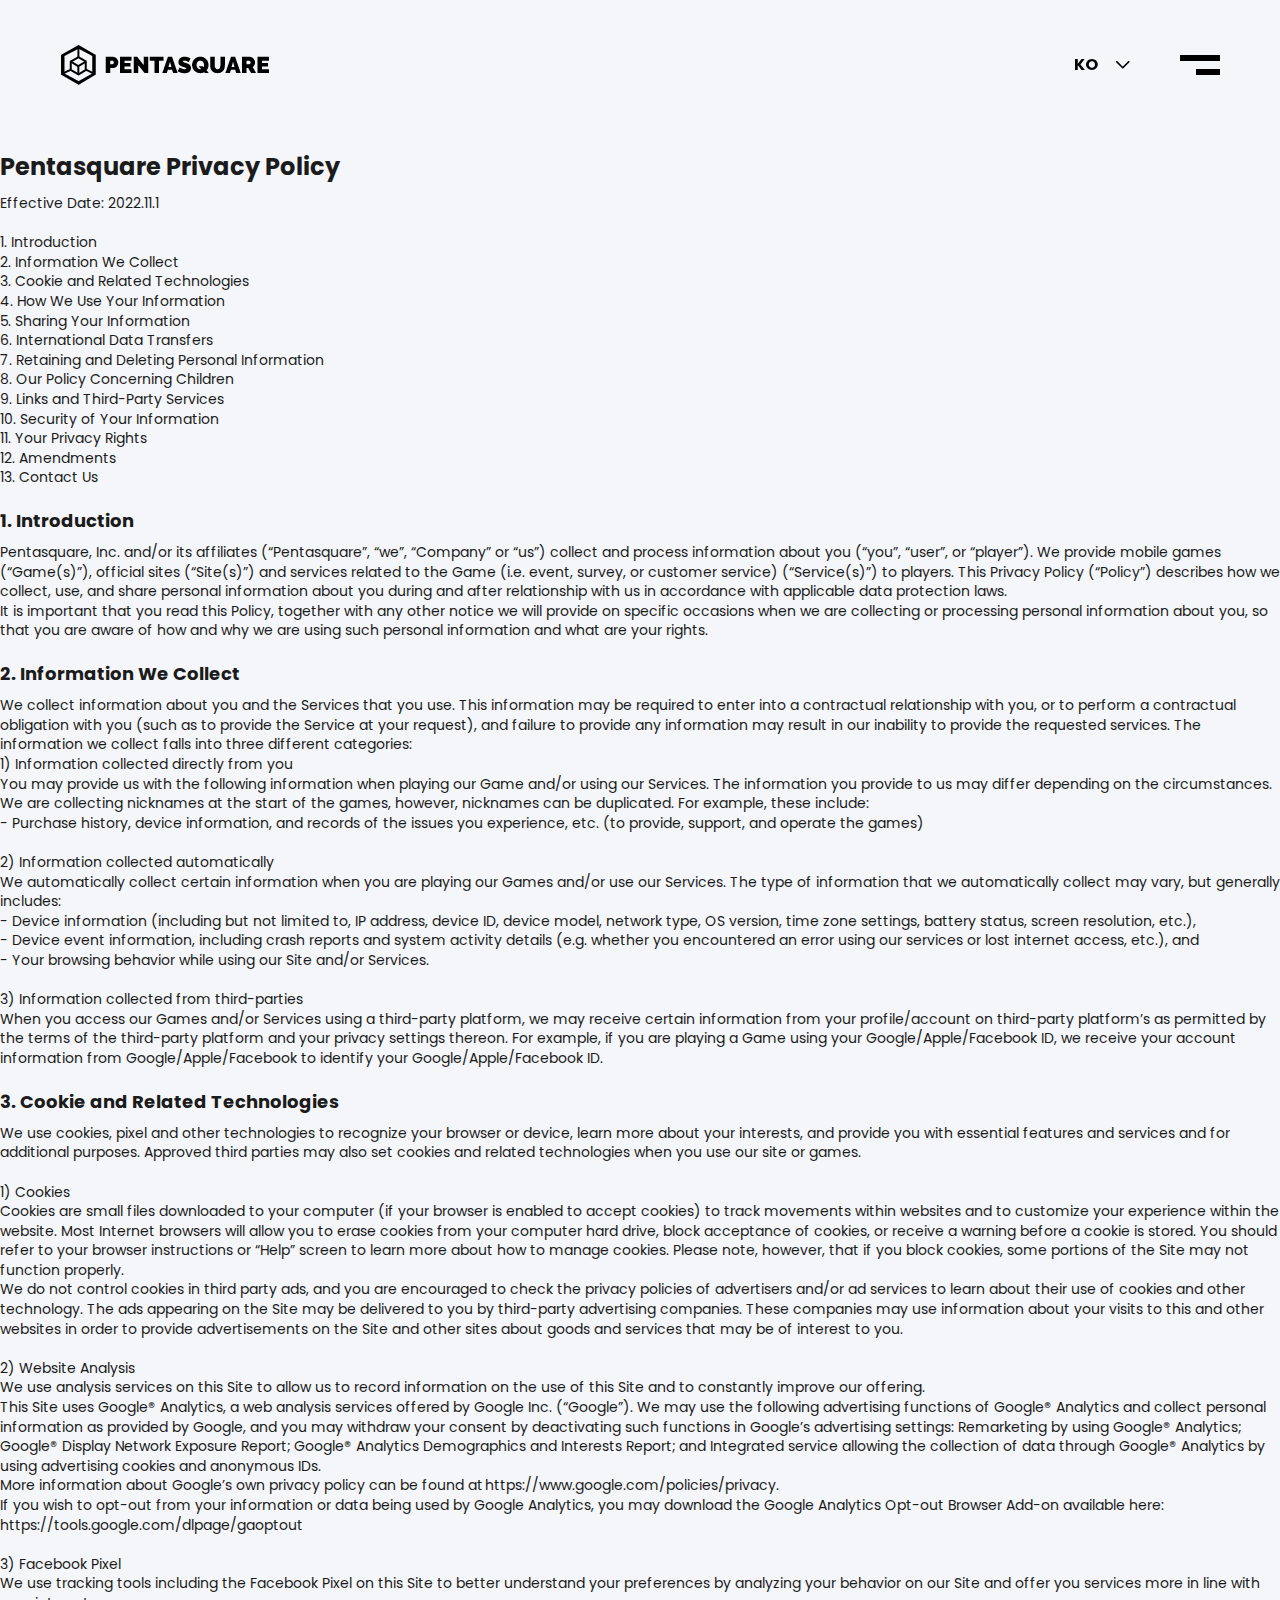
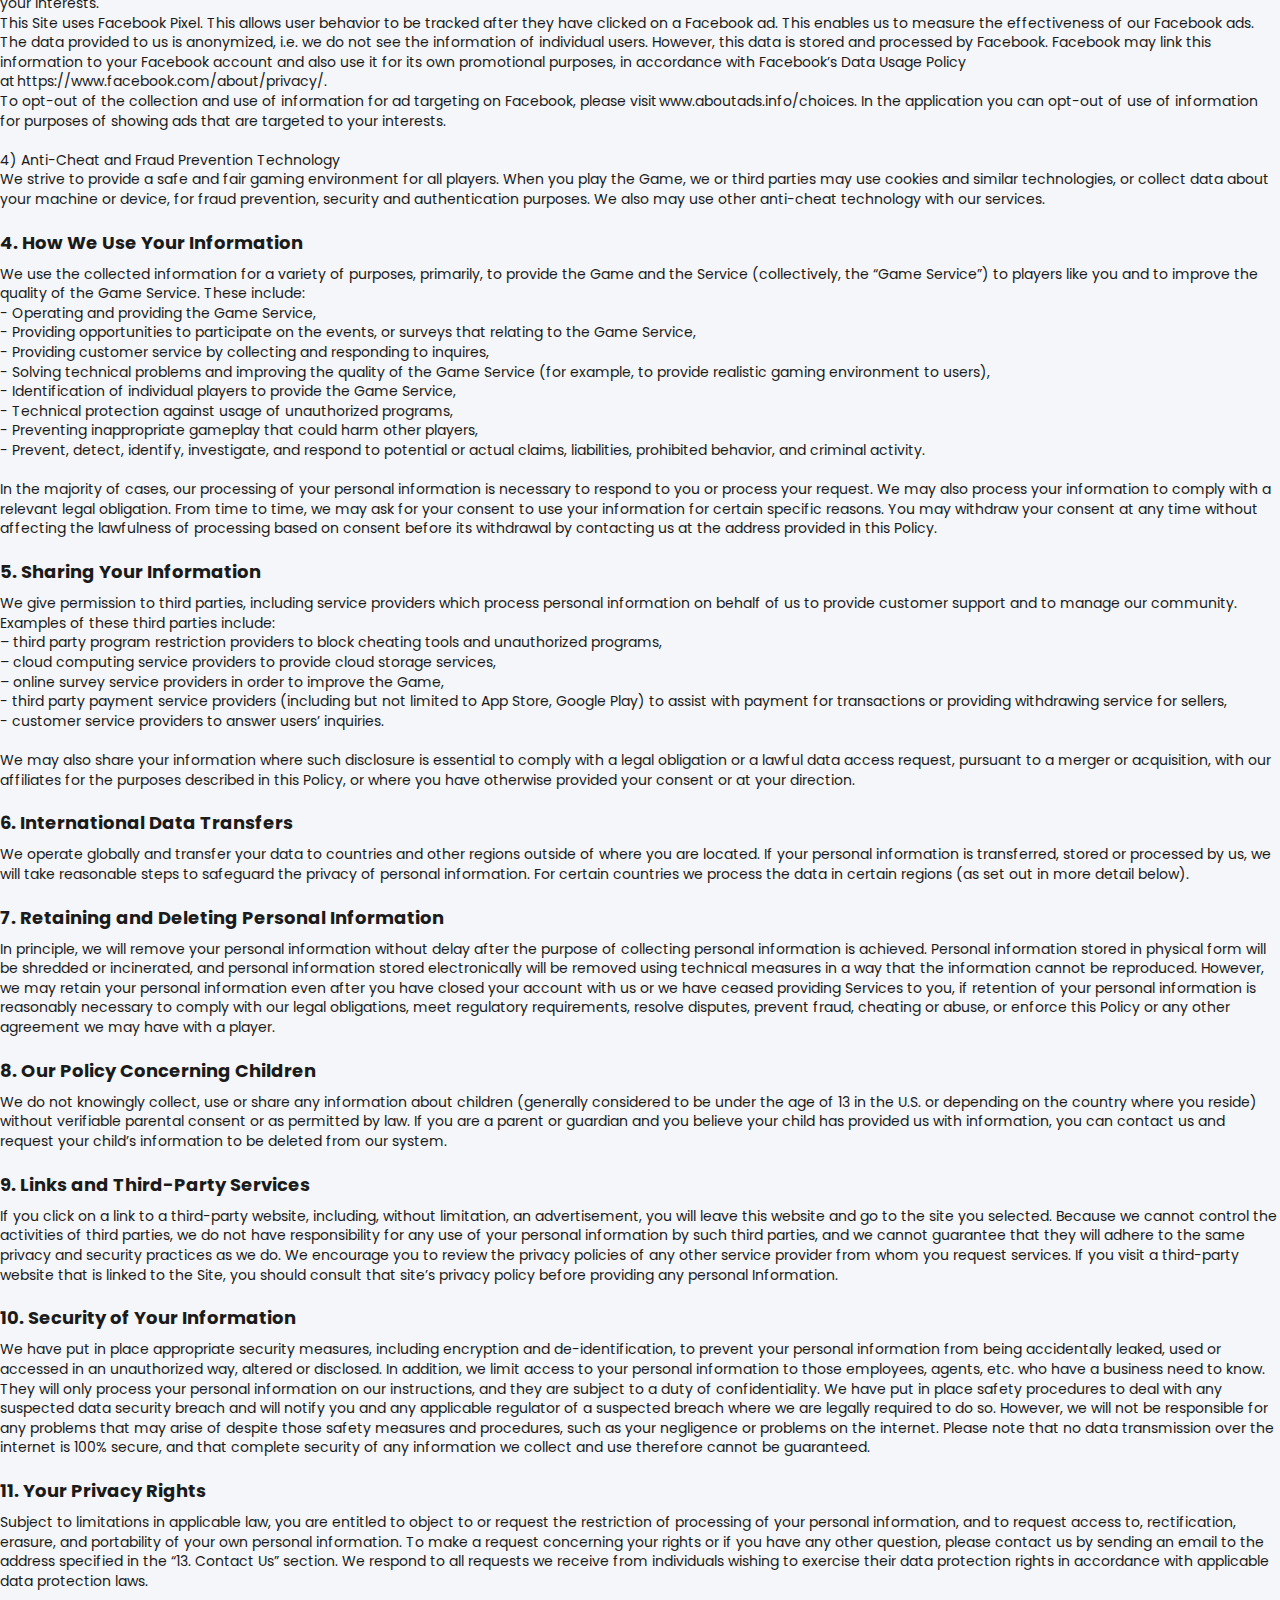
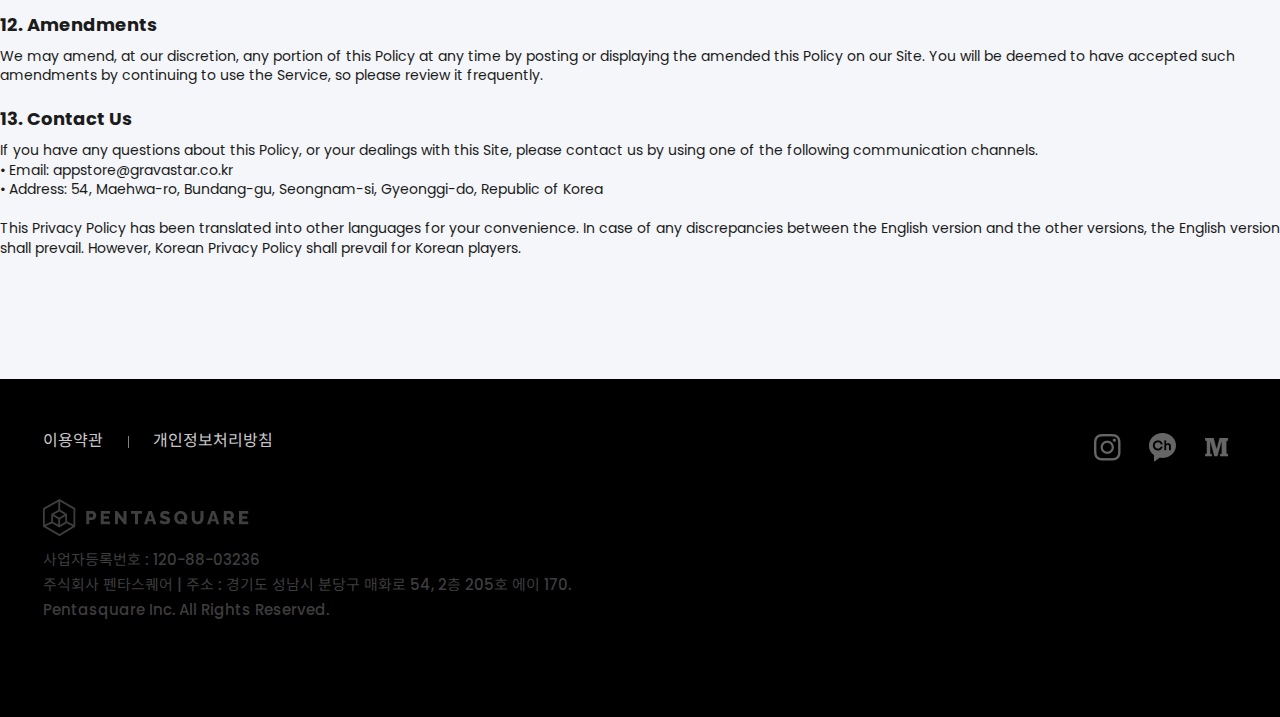
==== privacy.html @ 3d774aaf "Add files via upload" ====
<!DOCTYPE html>
<html lang="ko">
<head>
	<meta charset="UTF-8">
	<meta name="viewport" content="width=device-width, initial-scale=1.0, maximum-scale=1.0, minimum-scale=1.0, user-scalable=no" />
	<meta http-equiv="ScreenOrientation" content="autoRotate:disabled">
	<title>PENTASQUARE</title>

	<link rel="stylesheet" href="css/common.css" />
	<link rel="stylesheet" href="css/jquery-ui.css" />
	<link rel="stylesheet" href="css/swiper.min.css" />
	<link rel="stylesheet" href="css/style.css" />

	<script src="js/jquery-3.5.1.min.js"></script>
	<script src="js/jquery-ui.js"></script>
	<script src="js/swiper.min.js"></script>
	<script src="js/common.js"></script>

	<meta name="theme-color" content="#000000" />
	<meta name="title" content="펜타스퀘어" />
	<meta name="robots" content="index, follow">
	<meta name="description" content="NFT의 미래를 만듭니다." />
	<meta name="keyword" content="펜타스퀘어,pentasquare,NFT,marketplace,NFT발행시스템,Defi"/>
	<meta name="author" content="펜타스퀘어">

	<meta property="og:type" content="website"/>
	<meta property="og:image" content="./images/common/penta_thum.png"/>
	<meta property="og:url" content="https://www.pentasquare.io"/>
	<meta property="og:description" content="NFT의 미래를 만듭니다."/>
	<meta property="og:title" content="펜타스퀘어"/>
</head>

<body>
	<section id="wrap" class="main">
		<header id="header">
			<h1>PENTASQUARE</h1>
			<div class="opt">
				<div class="boxSelect is--lang">
					<a href="#" class="selected">KO</a>
					<ul class="list">
						<li>EN</li>
					</ul>
				</div>
				<a href="#" id="btnMenu">메뉴</a>
			</div>
		</header>
		<div id="gnb">
			<div class="inBox">
				<div class="sns">
					<a href="https://www.instagram.com/pentasquarenft/" class="instagram" target="_blank">instagram</a>
					<a href="https://twitter.com/PentasquareNft" class="twitter" target="_blank">twitter</a>
					<a href="https://medium.com/@pentasquare" class="polymath" target="_blank">polymath</a>
					<a href="#" class="discode">discode</a>
				</div>
				<div class="menu">
					<a href="./index.html#main">Main</a>
					<a href="./index.html#universe">About penta universe</a>
					<a href="./index.html#service">Our service</a>
					<a href="./index.html#slime">Slime Universe Game</a>
					<a href="./index.html#hyper">hyper Connect service</a>
					<a href="./index.html#news">Penta news</a>
				</div>
				<div class="btn">
					<a href="https://market.pentasquare.io/" target="_blank">
						<span class="langKO">마켓플레이스 바로가기</span>
						<span class="langEN">Go to Market place</span>
					</a>
				</div>
			</div>
		</div>
		<div id="container">
			<div class="section">
				<div class="boxPrivacy inner">
					<h2>Pentasquare Privacy Policy</h2>
					<p>Effective Date: 2022.11.1</p>
					<ul>
						<li><a href="#list1">1. Introduction</a></li>
						<li><a href="#list2">2. Information We Collect</a></li>
						<li><a href="#list3">3. Cookie and Related Technologies</a></li>
						<li><a href="#list4">4. How We Use Your Information</a></li>
						<li><a href="#list5">5. Sharing Your Information</a></li>
						<li><a href="#list6">6. International Data Transfers</a></li>
						<li><a href="#list7">7. Retaining and Deleting Personal Information</a></li>
						<li><a href="#list8">8. Our Policy Concerning Children</a></li>
						<li><a href="#list9">9. Links and Third-Party Services</a></li>
						<li><a href="#list10">10. Security of Your Information</a></li>
						<li><a href="#list11">11. Your Privacy Rights</a></li>
						<li><a href="#list12">12. Amendments</a></li>
						<li><a href="#list13">13. Contact Us</a></li>
					</ul>

					<div class="row" id="list1">
						<h4>1. Introduction</h4>
						<p>
							Pentasquare, Inc. and/or its affiliates (“Pentasquare”, “we”, “Company” or “us”) collect and process information about you (“you”, “user”, or “player”). We provide mobile games (“Game(s)”), official sites (“Site(s)”) and services related to the Game (i.e. event, survey, or customer service) (“Service(s)”) to players. This Privacy Policy (“Policy”) describes how we collect, use, and share personal information about you during and after relationship with us in accordance with applicable data protection laws.<br>
							It is important that you read this Policy, together with any other notice we will provide on specific occasions when we are collecting or processing personal information about you, so that you are aware of how and why we are using such personal information and what are your rights.
						</p>
					</div>

					<div class="row" id="list2">
						<h4>2. Information We Collect</h4>
						<p>
							We collect information about you and the Services that you use. This information may be required to enter into a contractual relationship with you, or to perform a contractual obligation with you (such as to provide the Service at your request), and failure to provide any information may result in our inability to provide the requested services. The information we collect falls into three different categories:<br>
							1) Information collected directly from you<br>
							You may provide us with the following information when playing our Game and/or using our Services. The information you provide to us may differ depending on the circumstances. We are collecting nicknames at the start of the games, however, nicknames can be duplicated. For example, these include:<br>
							- Purchase history, device information, and records of the issues you experience, etc. (to provide, support, and operate the games)<br><br>
							2) Information collected automatically<br>
							We automatically collect certain information when you are playing our Games and/or use our Services. The type of information that we automatically collect may vary, but generally includes:<br>
							- Device information (including but not limited to, IP address, device ID, device model, network type, OS version, time zone settings, battery status, screen resolution, etc.),<br>
							- Device event information, including crash reports and system activity details (e.g. whether you encountered an error using our services or lost internet access, etc.), and<br>
							- Your browsing behavior while using our Site and/or Services.<br><br>
							3) Information collected from third-parties<br>
							When you access our Games and/or Services using a third-party platform, we may receive certain information from your profile/account on third-party platform’s as permitted by the terms of the third-party platform and your privacy settings thereon. For example, if you are playing a Game using your Google/Apple/Facebook ID, we receive your account information from Google/Apple/Facebook to identify your Google/Apple/Facebook ID.
						</p>
					</div>

					<div class="row" id="list3">
						<h4>3. Cookie and Related Technologies</h4>
						<p>
							We use cookies, pixel and other technologies to recognize your browser or device, learn more about your interests, and provide you with essential features and services and for additional purposes. Approved third parties may also set cookies and related technologies when you use our site or games.<br><br>
							1) Cookies<br>
							Cookies are small files downloaded to your computer (if your browser is enabled to accept cookies) to track movements within websites and to customize your experience within the website. Most Internet browsers will allow you to erase cookies from your computer hard drive, block acceptance of cookies, or receive a warning before a cookie is stored. You should refer to your browser instructions or “Help” screen to learn more about how to manage cookies. Please note, however, that if you block cookies, some portions of the Site may not function properly.<br>
							We do not control cookies in third party ads, and you are encouraged to check the privacy policies of advertisers and/or ad services to learn about their use of cookies and other technology. The ads appearing on the Site may be delivered to you by third-party advertising companies. These companies may use information about your visits to this and other websites in order to provide advertisements on the Site and other sites about goods and services that may be of interest to you. <br><br>
							2) Website Analysis <br>
							We use analysis services on this Site to allow us to record information on the use of this Site and to constantly improve our offering.  <br>
							This Site uses Google® Analytics, a web analysis services offered by Google Inc. (“Google”). We may use the following advertising functions of Google® Analytics and collect personal information as provided by Google, and you may withdraw your consent by deactivating such functions in Google’s advertising settings: Remarketing by using Google® Analytics; Google® Display Network Exposure Report; Google® Analytics Demographics and Interests Report; and Integrated service allowing the collection of data through Google® Analytics by using advertising cookies and anonymous IDs.<br>
							More information about Google’s own privacy policy can be found at https://www.google.com/policies/privacy.<br>
							If you wish to opt-out from your information or data being used by Google Analytics, you may download the Google Analytics Opt-out Browser Add-on available here: https://tools.google.com/dlpage/gaoptout<br><br>
							3) Facebook Pixel<br>
							We use tracking tools including the Facebook Pixel on this Site to better understand your preferences by analyzing your behavior on our Site and offer you services more in line with your interests.<br>
							This Site uses Facebook Pixel. This allows user behavior to be tracked after they have clicked on a Facebook ad. This enables us to measure the effectiveness of our Facebook ads. The data provided to us is anonymized, i.e. we do not see the information of individual users. However, this data is stored and processed by Facebook. Facebook may link this information to your Facebook account and also use it for its own promotional purposes, in accordance with Facebook’s Data Usage Policy at https://www.facebook.com/about/privacy/. <br>
							To opt-out of the collection and use of information for ad targeting on Facebook, please visit www.aboutads.info/choices. In the application you can opt-out of use of information for purposes of showing ads that are targeted to your interests.<br><br>
							4) Anti-Cheat and Fraud Prevention Technology <br>
							We strive to provide a safe and fair gaming environment for all players. When you play the Game, we or third parties may use cookies and similar technologies, or collect data about your machine or device, for fraud prevention, security and authentication purposes. We also may use other anti-cheat technology with our services. 
						</p>
					</div>

					<div class="row" id="list4">
						<h4>4. How We Use Your Information</h4>
						<p>
							We use the collected information for a variety of purposes, primarily, to provide the Game and the Service (collectively, the “Game Service”) to players like you and to improve the quality of the Game Service. These include:<br>
							- Operating and providing the Game Service,<br>
							- Providing opportunities to participate on the events, or surveys that relating to the Game Service,<br>
							- Providing customer service by collecting and responding to inquires,<br>
							- Solving technical problems and improving the quality of the Game Service (for example, to provide realistic gaming environment to users),<br>
							- Identification of individual players to provide the Game Service,<br>
							- Technical protection against usage of unauthorized programs,<br>
							- Preventing inappropriate gameplay that could harm other players,<br>
							- Prevent, detect, identify, investigate, and respond to potential or actual claims, liabilities, prohibited behavior, and criminal activity.<br><br>
							In the majority of cases, our processing of your personal information is necessary to respond to you or process your request. We may also process your information to comply with a relevant legal obligation. From time to time, we may ask for your consent to use your information for certain specific reasons. You may withdraw your consent at any time without affecting the lawfulness of processing based on consent before its withdrawal by contacting us at the address provided in this Policy. 
						</p>
					</div>

					<div class="row" id="list5">
						<h4>5. Sharing Your Information</h4>
						<p>
							We give permission to third parties, including service providers which process personal information on behalf of us to provide customer support and to manage our community. Examples of these third parties include:<br>
							– third party program restriction providers to block cheating tools and unauthorized programs, <br>
							– cloud computing service providers to provide cloud storage services, <br>
							– online survey service providers in order to improve the Game, <br>
							- third party payment service providers (including but not limited to App Store, Google Play) to assist with payment for transactions or providing withdrawing service for sellers,  <br>
							- customer service providers to answer users’ inquiries. <br><br>
							We may also share your information where such disclosure is essential to comply with a legal obligation or a lawful data access request, pursuant to a merger or acquisition, with our affiliates for the purposes described in this Policy, or where you have otherwise provided your consent or at your direction.
						</p>
					</div>

					<div class="row" id="list6">
						<h4>6. International Data Transfers</h4>
						<p>
							We operate globally and transfer your data to countries and other regions outside of where you are located. If your personal information is transferred, stored or processed by us, we will take reasonable steps to safeguard the privacy of personal information. For certain countries we process the data in certain regions (as set out in more detail below).
						</p>
					</div>

					<div class="row" id="list7">
						<h4>7. Retaining and Deleting Personal Information</h4>
						<p>
							In principle, we will remove your personal information without delay after the purpose of collecting personal information is achieved. Personal information stored in physical form will be shredded or incinerated, and personal information stored electronically will be removed using technical measures in a way that the information cannot be reproduced. However, we may retain your personal information even after you have closed your account with us or we have ceased providing Services to you, if retention of your personal information is reasonably necessary to comply with our legal obligations, meet regulatory requirements, resolve disputes, prevent fraud, cheating or abuse, or enforce this Policy or any other agreement we may have with a player.
						</p>
					</div>

					<div class="row" id="list8">
						<h4>8. Our Policy Concerning Children</h4>
						<p>
							We do not knowingly collect, use or share any information about children (generally considered to be under the age of 13 in the U.S. or depending on the country where you reside) without verifiable parental consent or as permitted by law. If you are a parent or guardian and you believe your child has provided us with information, you can contact us and request your child’s information to be deleted from our system.
						</p>
					</div>

					<div class="row" id="list9">
						<h4>9. Links and Third-Party Services</h4>
						<p>
							If you click on a link to a third-party website, including, without limitation, an advertisement, you will leave this website and go to the site you selected. Because we cannot control the activities of third parties, we do not have responsibility for any use of your personal information by such third parties, and we cannot guarantee that they will adhere to the same privacy and security practices as we do. We encourage you to review the privacy policies of any other service provider from whom you request services. If you visit a third-party website that is linked to the Site, you should consult that site’s privacy policy before providing any personal Information. 
						</p>
					</div>

					<div class="row" id="list10">
						<h4>10. Security of Your Information</h4>
						<p>
							We have put in place appropriate security measures, including encryption and de-identification, to prevent your personal information from being accidentally leaked, used or accessed in an unauthorized way, altered or disclosed. In addition, we limit access to your personal information to those employees, agents, etc. who have a business need to know. They will only process your personal information on our instructions, and they are subject to a duty of confidentiality. We have put in place safety procedures to deal with any suspected data security breach and will notify you and any applicable regulator of a suspected breach where we are legally required to do so. However, we will not be responsible for any problems that may arise of despite those safety measures and procedures, such as your negligence or problems on the internet. Please note that no data transmission over the internet is 100% secure, and that complete security of any information we collect and use therefore cannot be guaranteed.
						</p>
					</div>

					<div class="row" id="list11">
						<h4>11. Your Privacy Rights</h4>
						<p>
							Subject to limitations in applicable law, you are entitled to object to or request the restriction of processing of your personal information, and to request access to, rectification, erasure, and portability of your own personal information. To make a request concerning your rights or if you have any other question, please contact us by sending an email to the address specified in the “13. Contact Us” section. We respond to all requests we receive from individuals wishing to exercise their data protection rights in accordance with applicable data protection laws. 
						</p>
					</div>

					<div class="row" id="list12">
						<h4>12. Amendments</h4>
						<p>
							We may amend, at our discretion, any portion of this Policy at any time by posting or displaying the amended this Policy on our Site. You will be deemed to have accepted such amendments by continuing to use the Service, so please review it frequently.
						</p>
					</div>

					<div class="row" id="list13">
						<h4>13. Contact Us </h4>
						<p>
							If you have any questions about this Policy, or your dealings with this Site, please contact us by using one of the following communication channels.  <br>
							• Email: appstore@gravastar.co.kr<br>
							• Address: 54, Maehwa-ro, Bundang-gu, Seongnam-si, Gyeonggi-do, Republic of Korea <br><br>
							This Privacy Policy has been translated into other languages for your convenience. In case of any discrepancies between the English version and the other versions, the English version shall prevail. However, Korean Privacy Policy shall prevail for Korean players. 
						</p>
					</div>
				</div>
			</div>
		</div>
		<footer id="footer">
			<div class="inner">
				<div class="agreement">
					<a href="https://pentasquare.notion.site/Pentasquare-2095b61c3cd644d59817d8270c84d5a8" target="_blank">
						<span class="langKO">이용약관</span>
						<span class="langEN">Terms of Use</span>
					</a>
					<a href="https://pentasquare.notion.site/5e633126c537414f9aaab3bb4af37a73" target="_blank">
						<span class="langKO">개인정보처리방침</span>
						<span class="langEN">Privacy Policy</span>
					</a>
				</div>
				<div class="sns">
					<a href="https://www.instagram.com/pentasquarenft/" class="instagram" target="_blank">instagram</a>
					<a href="https://pf.kakao.com/_BxhSlb" class="kakao" target="_blank">kakao</a>
					<a href="https://medium.com/@pentasquare" class="polymath" target="_blank">polymath</a>
				</div>
				<h2>PENTASQUARE</h2>
				<div class="copyright">
					<span class="langKO">
						사업자등록번호 : 120-88-03236<br />
						주식회사 펜타스퀘어 | 주소 : 경기도 성남시 분당구 매화로 54, 2층 205호 에이 170.<br />
					</span>
					<span class="langEN">
						Business registration number : 120-88-03236<br />
						pentasquare Co., Ltd.<br />
						Address: 54, Maehwa-ro, Bundang-gu, Seongnam-si, Gyeonggi-do, 
						Room 205 on the second floor, A 170.<br />
					</span>
					Pentasquare Inc. All Rights Reserved.
				</div>
			</div>
		</footer>
	</section>
</body>
</html>
---- css/common.css ----
@charset "utf-8";
@import url('./reset.css');
@import url('./nav.css');
@import url('./tools.css');
---- css/style.css ----
#wrap { }
#wrap:after { content:''; display:block; clear:both; visibility:visible; }

.inner { max-width:1440px; padding:120px 0; margin:0 auto; position:relative; }

.section { position:relative; }
.section.section1 { width:100%; height:100vh; }
/*
.section.section1:after { content:''; width:100%; max-width:1440px; height:14px; position:absolute; left:50%; bottom:120px; background:url('../images/common/iconScroll.png') 127px center no-repeat; background-size:auto 100%; transform:translateX(-50%); z-index:10; animation:scroll 1.2s infinite; }
*/

@keyframes scroll{
  0% { bottom:120px; }
  100% { bottom:90px; }
}

.section.section2 { background:#000; color:#fff; }
.section.section2 .inner { padding:180px 0; }
.section.section2 .topArea { min-height:516px; position:relative; padding-top:80px; padding-left:120px; }
.section.section2 .cont { width:510px; }
.section.section2 .img { position:absolute; right:0; top:45px; }
.section.section2 a.btnUniverse { width:330px; height:70px; margin-top:78px; padding-left:28px; position:relative; display:block; border:1px solid #fff; line-height:68px; font-size:18px; z-index:1; }
.section.section2 a.btnUniverse:hover { border-color:#000; color:#000; }
.section.section2 a.btnUniverse:after { content:''; width:33px; height:9px; position:absolute; right:26px; top:28px; background:url('../images/main/iconArrow.png') center center no-repeat; background-size:100% auto; }
.section.section2 a.btnUniverse:hover:after { background-image:url('../images/main/iconArrow_black.png') }
.section.section2 a.btnUniverse:before {
  position: absolute;
  top: 0;
  left: 0;
  right: 0;
  bottom: 0;
  content: "";
  background-color: #fff;
  -webkit-transition: -webkit-transform 0.4s cubic-bezier(0.4, 0, 0.2, 1);
  transition: -webkit-transform 0.4s cubic-bezier(0.4, 0, 0.2, 1);
  transition: transform 0.4s cubic-bezier(0.4, 0, 0.2, 1);
  transition: transform 0.4s cubic-bezier(0.4, 0, 0.2, 1), -webkit-transform 0.4s cubic-bezier(0.4, 0, 0.2, 1);
  -webkit-transform: scale(0, 1);
  transform: scale(0, 1);
  -webkit-transform-origin: right center;
  transform-origin: right center;
  z-index:-1;
}
.section.section2 a.btnUniverse:hover:before {
  -webkit-transform: scale(1, 1);
  transform: scale(1, 1);
  -webkit-transform-origin: left center;
  transform-origin: left center;
}
.section.section3 { background:#101010; color:#fff; }
.section.section3 .topArea { text-align:center; }
.section.section3 .topArea .cont { color:#727272; }
.section.section4 { background:#000; color:#fff; text-align:center; }
.section.section4 .inner { padding:180px 0; }
.section.section4 .title { font-size:40px; }
.section.section5 { overflow-x:hidden; }
.section.section5 .inner { padding:180px 0 300px; }
.section.section5 .title { position:absolute; left:50%; top:50%; margin-top:-190px; margin-left:409px; font-size:45px; font-weight:700; color:#000; }
.section.section6 { background:#000; color:#fff; text-align:center; }
.section.section6 .topArea .title { font-size:45px; }
.section.section6 .topArea .cont { font-size:18px; color:#727272; }
.section.section6 .topArea .cont strong { display:block; color:#9a9797; }
.section.section6 .topArea .cont .txt2 { margin-top:40px; font-size:22px; color:#555; }

.topArea>.title { color:#fff; font-size:40px; font-weight:700; }
.topArea>.cont { margin-top:30px; font-size:18px; color:#fff; word-break: keep-all; line-height:1.67em; }

.mainSwiper { height:100%; }
.mainSwiper .swiper-slide { background-repeat:no-repeat; background-color:#fff; color:#000; }
.mainSwiper .swiper-slide .inner { top:50%; padding-left:120px; transform:translateY(-50%); line-height:1.2; }
.mainSwiper .swiper-slide .subject { font-size:30px; font-weight:700; }
.mainSwiper .swiper-slide .title { font-size:50px; font-weight:700; }
.mainSwiper .swiper-slide .copy { margin-top:15px; font-size:25px; color:#000; }
.mainSwiper .swiper-slide .txt_klip { margin-top:84px; padding-top:50px; background:url('../images/main/imgKlip.png') left top no-repeat; background-size:86px auto; font-size:24px; }
.mainSwiper .swiper-slide .bgMov { display:flex; position:absolute; left:50%; top:50%; transform:translateY(-50%); margin-left:-108px; align-items:center; overflow:hidden; z-index:-1; }
.mainSwiper .swiper-slide .bgMov video { position:absolute; left:0; top:0; z-index:1; }
.mainSwiper .swiper-slide .bgMov .mask { position:relative; z-index:10; }

.mainSwiper .swiper-slide.slide1 .bgMov { width:1152px; height:500px; }
.mainSwiper .swiper-slide.slide1 .bgMov video { height:498px; top:1px; }
.mainSwiper .swiper-slide.slide2 .bgMov { width:564px; height:564px; margin-left:46px; }
.mainSwiper .swiper-slide.slide2 .bgMov video { height:543px; left:-194px; top:10px; }

.mainSwiper.swiper-container-horizontal>.swiper-pagination-bullets,
.mainSwiper .swiper-pagination-custom,
.mainSwiper .swiper-pagination-fraction { width:auto; left:60px; top:50%; bottom:auto; transform:translateY(-50%); }
.mainSwiper .swiper-pagination-bullet { width:2px; height:62px; display:block; margin:0; border-radius:0; opacity:.1; }
.mainSwiper .swiper-pagination-bullet-active { background:#000; opacity:1; }
.mainSwiper .swiper-container-horizontal>.swiper-pagination-bullets .swiper-pagination-bullet { margin:0; }

.bizPartner { width:100%; padding:0 66px; position:absolute; left:0; bottom:30px; overflow:hidden; }
.bizPartner .swiper-wrapper { align-items:center; }
.bizPartner .swiper-slide { width:auto; }


.boxService { display:flex; margin-top:80px; align-items:center; justify-content:space-between; flex-direction: row-reverse; }
.boxService dl { width:512px; margin-left:120px; font-size:18px; }
.boxService dl dt { height:70px; position:relative; border-bottom:1px solid rgba(255,255,255,.17); color:#fff; line-height:70px; cursor:pointer; }
.boxService dl dt:after { content:''; width:14px; height:8px; position:absolute; right:0; top:50%; margin-top:-4px; background:url('../images/common/iconSelect_white.png') center center no-repeat; background-size:100% auto; transition:all .3s; }
.boxService dl dt.on:after { transform:rotate(180deg); }
.boxService dl dd { padding:25px 0 30px; overflow:hidden; color:#767676; }
.boxService dl dd a { width:252px; height:45px; display:block; padding-left:22px; margin-top:26px; position:relative; border:1px solid #57ffd2; border-radius:6px; font-size:16px; color:#57ffd2; line-height:43px; }
.boxService dl dd a:after { content:''; width:6px; height:11px; position:absolute; right:16px; top:50%; background:url('../images/main/iconServiceArrow.png') center center no-repeat; background-size:100% auto; transform:translateY(-50%); }

.boxServiceImg { width:50%; height:702px; position:relative; }
.boxServiceImg>div { display:none; position:absolute; left:50%; top:50%; transform:translate(-50%, -50%);  }
.boxServiceImg>div:nth-child(1) { width:500px; }
.boxServiceImg>div:nth-child(2) { width:454px; }
.boxServiceImg>div:nth-child(3) { width:318px; }
.boxServiceImg>div:nth-child(4) { width:606px; }

.listConnect { width:1194px; margin:140px auto; overflow:hidden; }
.listConnect li { width:300px; padding-top:220px; float:left; position:relative; background-size:auto 170px; background-position:center top; background-repeat:no-repeat; text-align:center; }
.listConnect li:nth-child(1) { background-image:url('../images/main/imgConnect1.png'); }
.listConnect li:nth-child(2) { margin:0 146px; background-image:url('../images/main/imgConnect2.png'); }
.listConnect li:nth-child(2):before,
.listConnect li:nth-child(2):after { content:''; width:72px; height:26px; position:absolute; top:80px; background:url('../images/main/bgConnect.png') center center no-repeat; background-size:100% auto; }
.listConnect li:nth-child(2):before { left:-122px; }
.listConnect li:nth-child(2):after { right:-122px; }
.listConnect li:nth-child(3) { background-image:url('../images/main/imgConnect3.png'); }
.listConnect li .txt1 { font-size:30px; color:#fff; font-weight:700; }
.listConnect li .txt2 { margin-top:24px; font-size:18px; color:#727272; }

.boxConnectImg { text-align:center; }

.newsSwiper { width:870px; margin-left:170px; overflow:hidden; }
.newsSwiper .swiper-slide { width:250px; }
.newsSwiper .swiper-slide .txt1 { margin-top:30px; font-size:16px; font-weight:600; color:#000; }
.newsSwiper .swiper-slide .txt2 { margin-top:6px; font-size:16px; color:#747474; }
.newsSwiper .swiper-button-next,
.newsSwiper .swiper-button-prev { width:46px; height:46px; margin-top:-25px; border:1px solid #000; background-size:6px auto; background-position:center center; background-repeat:no-repeat; }
.newsSwiper .swiper-button-next,
.newsSwiper .swiper-container-rtl .swiper-button-prev { right:auto; left:50%; margin-left:475px; background-image:url('../images/main/btnNewsNext.png'); }
.newsSwiper .swiper-button-prev,
.newsSwiper .swiper-container-rtl .swiper-button-next { left:50%; margin-left:409px; background-image:url('../images/main/btnNewsPrev.png'); }
.newsSwiper .swiper-button-next:after,
.newsSwiper .swiper-button-prev:after { display:none; }
.newsSwiper .swiper-button-next.swiper-button-disabled,
.newsSwiper .swiper-button-prev.swiper-button-disabled { opacity:.2; }

.boxEasyMake { width:100%; height:128px; position:absolute; left:0; bottom:0; background-image: linear-gradient(to right, #08002d 19%, #0b275c 59%, #391fac 101%); text-align:center; line-height:128px; font-size:20px; color:#fff; }
.boxEasyMake span { color:#2bdeff; }
.boxEasyMake:after { content:''; width:281px; height:281px; position:absolute; left:50%; bottom:10px; margin-left:455px; background:url('../images/main/imgEasyMake.png') center center no-repeat; background-size:100% auto; }

.boxSlime video { width:100%; height:100%; }

.boxPrivacy { padding-top:150px; }
.boxPrivacy h2 { margin-bottom:10px; font-size:24px; }
.boxPrivacy h4 { margin-bottom:10px; font-size:18px; }
.boxPrivacy p { font-size:14px; }
.boxPrivacy h2+p { margin-bottom:20px; }
.boxPrivacy ul li a { font-size:14px; }
.boxPrivacy .row { margin-top:20px; }

@media screen and (max-width: 767px), screen and (max-height:767px) and (orientation:landscape) {
  .inner { padding:80px 0; }
  
  .topArea>.title { font-size:27px; }
  .topArea>.cont { margin-top:20px; padding:0 16px; font-size:13px; }

  .section.section1:after { width:22px; left:auto; right:20px; bottom:40px; background-size:100% auto; background-position:0 0; transform:none; }

  @keyframes scroll{
    0% { bottom:60px; }
    100% { bottom:40px; }
  }
  .section.section2 .inner { padding:80px 0; }
  .section.section2 .topArea { min-height:auto; padding:0; text-align:center; }
  .section.section2 .cont { width:auto; }
  .section.section2 .img { position:relative; top:0; margin-top:30px; }
  .section.section2 a.btnUniverse { min-width:200px; width:auto; height:52px; display:inline-block; margin:35px auto 0; padding:0 20px; color:rgba(255,255,255,.5); line-height:50px; }
  .section.section2 a.btnUniverse:after { display:none; }
  .section.section3 .inner { padding-bottom:60px; }
  .section.section4 .inner { padding:60px 0 47px; }
  .section.section4 .title { font-size:27px; }
  .section.section5 .inner { padding:70px 0 112px; }
  .section.section5 .title { position:relative; left:0; top:0; margin:0 0 45px; padding-top:10px; white-space:nowrap; text-align:center; font-size:27px; }
  .section.section6 .inner { padding:42px 0; }
  .section.section6 .topArea .title { font-size:27px; }
  .section.section6 .topArea .cont { font-size:13px; }
  .section.section6 .topArea .cont strong { font-size:22px; }
  .section.section6 .topArea .cont .txt2 { margin-top:30px; font-size:13px; }

  .mainSwiper .swiper-slide .inner { padding:0; text-align:center; }
  .mainSwiper .swiper-slide .bgMov { position:relative; top:0; left:0; margin-left:0; transform:none; }
  .mainSwiper .swiper-slide .subject { font-size:21px; }
  .mainSwiper .swiper-slide .title { font-size:30px; }
  .mainSwiper .swiper-slide .copy { font-size:13px; margin-top:10px; }
  .mainSwiper .swiper-slide .txt_klip { display:inline-block; margin-top:40px; padding-top:0; padding-left:46px; background-size:38px auto; font-size:15px; }
    
  .mainSwiper .swiper-slide.slide1 .bgMov { width:auto; height:auto; margin-bottom:50px; }
  .mainSwiper .swiper-slide.slide1 .bgMov video { height:99%; left:50%; transform:translateX(-50%); top:2px; }
  .mainSwiper .swiper-slide.slide2 .bgMov { width:auto; height:auto; margin-left:0; margin-bottom:48px; }
  .mainSwiper .swiper-slide.slide2 .bgMov video { height:99%; left:-54px; top:2px; }

  .mainSwiper.swiper-container-horizontal>.swiper-pagination-bullets,
  .mainSwiper .swiper-pagination-custom,
  .mainSwiper .swiper-pagination-fraction { left:50%; top:auto; bottom:40px; transform:translateX(-50%); }
  .mainSwiper .swiper-pagination-bullet { width:62px; height:2px; display:none; }
  .swiper-container-horizontal>.swiper-pagination-bullets .swiper-pagination-bullet { margin:0 }

  .boxServiceImg { width:calc(100% - 40px); height:430px; text-align:center; }
  .boxServiceImg>div {  }
  .boxServiceImg>div:nth-child(1),
  .boxServiceImg>div:nth-child(2),
  .boxServiceImg>div:nth-child(3) { width:auto; height:100%; }
  .boxServiceImg>div:nth-child(1) img,
  .boxServiceImg>div:nth-child(2) img,
  .boxServiceImg>div:nth-child(3) img { max-width:none; height:100%; }
  .boxServiceImg>div:nth-child(4) { width:100%; }

  .boxService { flex-direction:column; margin-top:36px; }
  .boxService dl { width:auto; margin:40px 16px 0; }
  .boxService dl dt { height:48px; line-height:48px; }
  .boxService dl dd { font-size:13px; }
  
  .boxService dl dd a { width:200px; margin:15px auto 0; border-radius:0; font-size:13px; }

  .listConnect { width:auto; max-width:100%; margin:45px auto; display:inline-block; padding:0 16px; }
  .listConnect li { width:auto; min-height:110px; display:flex; justify-content:center; flex-direction:column; padding:0 0 0 164px; float:none; background-position:left center; text-align:left; }
  .listConnect li:nth-child(1) { background-position:26px center; background-size:110px auto; }
  .listConnect li:nth-child(2) { margin:65px 0; background-position:20px center; background-size:120px auto; }
  .listConnect li:nth-child(2):before,
  .listConnect li:nth-child(2):after { width:22px; height:39px; left:50%; right:auto; background-image:url('../images/main/bgConnect_m.png'); transform:translateX(-50%); }
  .listConnect li:nth-child(2):before { top:-50px; }
  .listConnect li:nth-child(2):after { top:auto; bottom:-50px; }
  .listConnect li:nth-child(3) { background-size:112px auto; background-position:25px center; }
  .listConnect li .txt1 { font-size:17px; }
  .listConnect li .txt2 { margin-top:12px; font-size:12px; line-height:1.75; }

  .boxConnectImg { padding:0 16px; }

  .newsSwiper { width:auto; margin-left:16px; }
  .newsSwiper .swiper-button-next,
  .newsSwiper .swiper-button-prev { display:none; }

  .boxEasyMake { height:auto; padding:40px 16px; position:relative; font-size:15px; line-height:1.4; }
  .boxEasyMake:after { width:97px; height:97px; left:auto; right:-11px; bottom:88px; }

  .bizPartner { bottom:13px; padding:0 13px; }
  .bizPartner .swiper-slide.img1 img { width:58px; }
  .bizPartner .swiper-slide.img2 img { width:54px; }
  .bizPartner .swiper-slide.img3 img { width:61px; }
  .bizPartner .swiper-slide.img4 img { width:80px; }
  .bizPartner .swiper-slide.img5 img { width:60px; }
  .bizPartner .swiper-slide.img6 img { width:29px; }
  .bizPartner .swiper-slide.img7 img { width:56px; }
  .bizPartner .swiper-slide.img8 img { width:52px; }
  .bizPartner .swiper-slide.img9 img { width:54px; }
  .bizPartner .swiper-slide.img10 img { width:81px; }
}

@media screen and (max-height:767px) and (orientation:landscape) {
  .section.section1 { height:auto; }

  .mainSwiper { height:auto; }
  .mainSwiper .swiper-slide .inner { padding:100px 0; top:0; transform:none; }
  .mainSwiper .swiper-slide .bgMov .pc { display:block !important; }
  .mainSwiper .swiper-slide .bgMov .mo { display:none !important; }
  .mainSwiper .swiper-slide.slide1 .bgMov { width:534px; margin-left:calc(100% - 534px); }
  .mainSwiper .swiper-slide.slide1 .bgMov video { width:100%; height:auto; }
  .mainSwiper .swiper-slide.slide2 .bgMov { width:282px; height:282px; margin:0 auto 50px; }
}
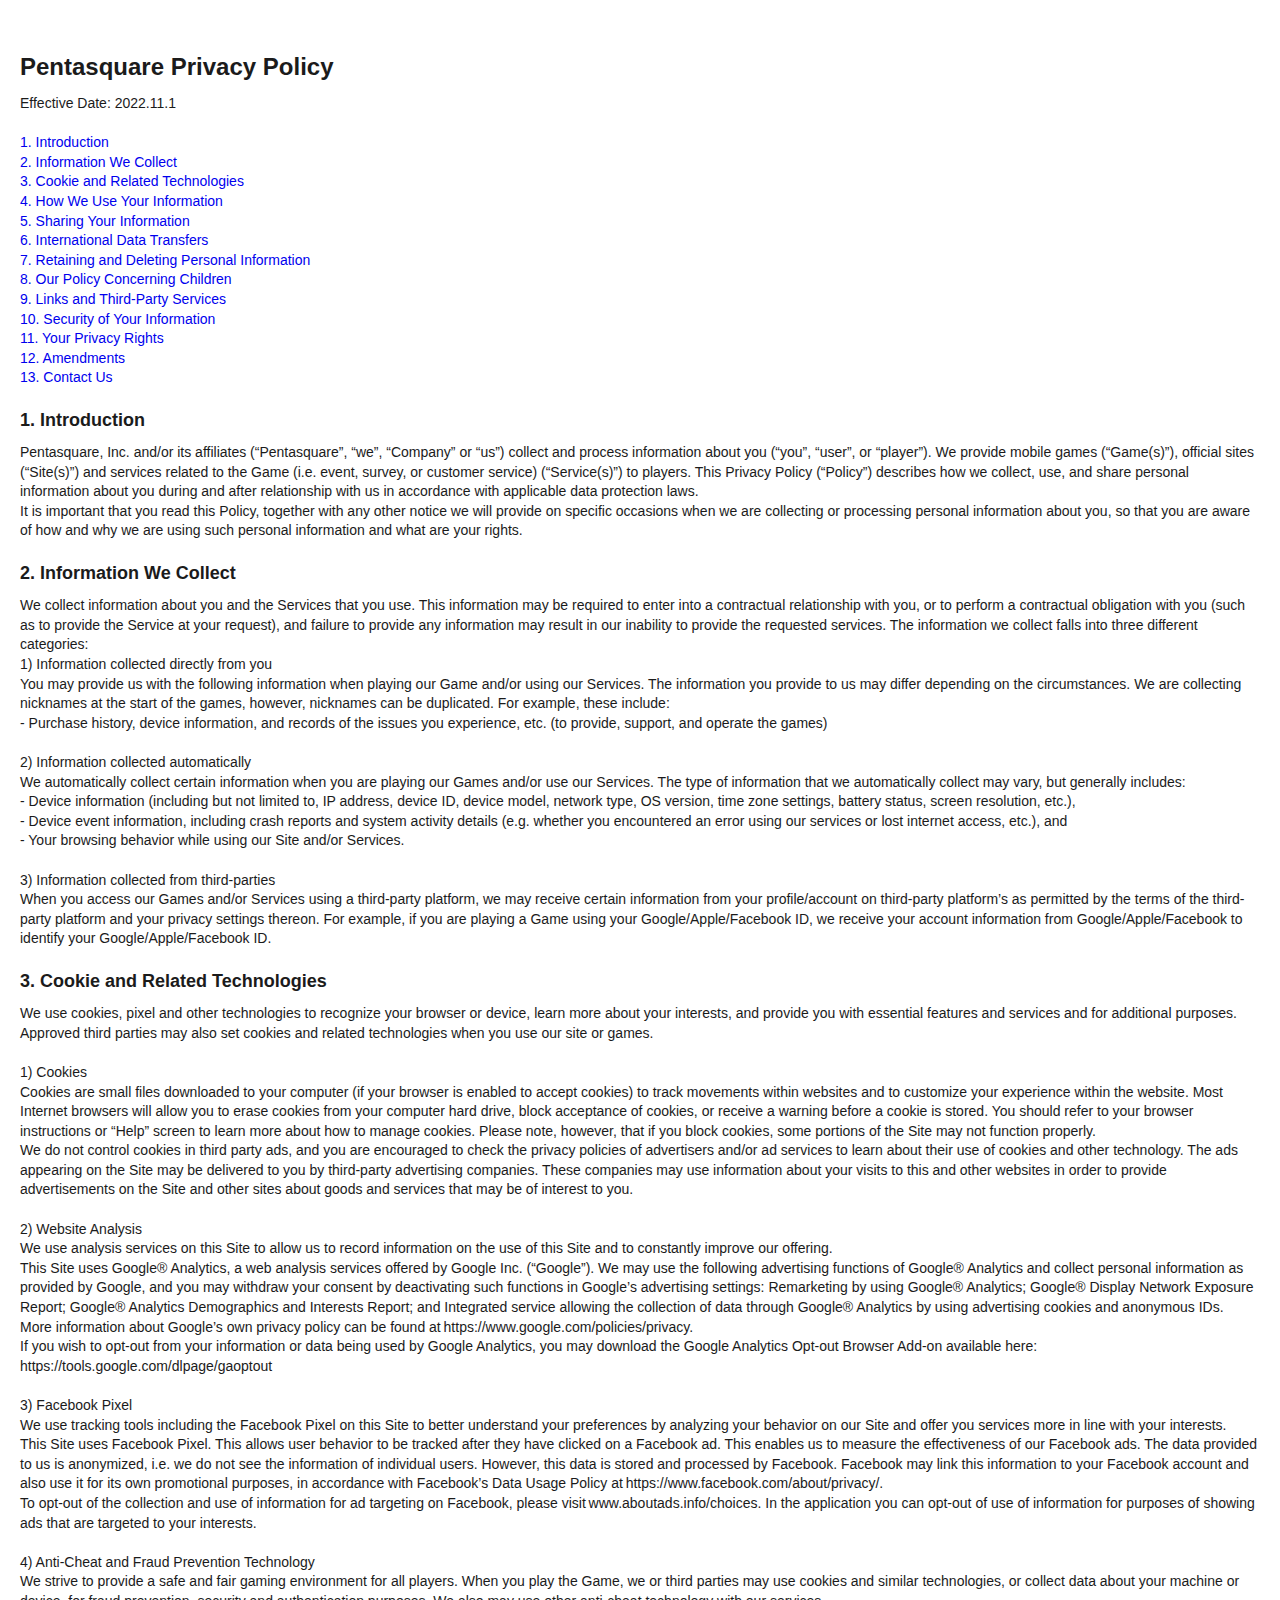
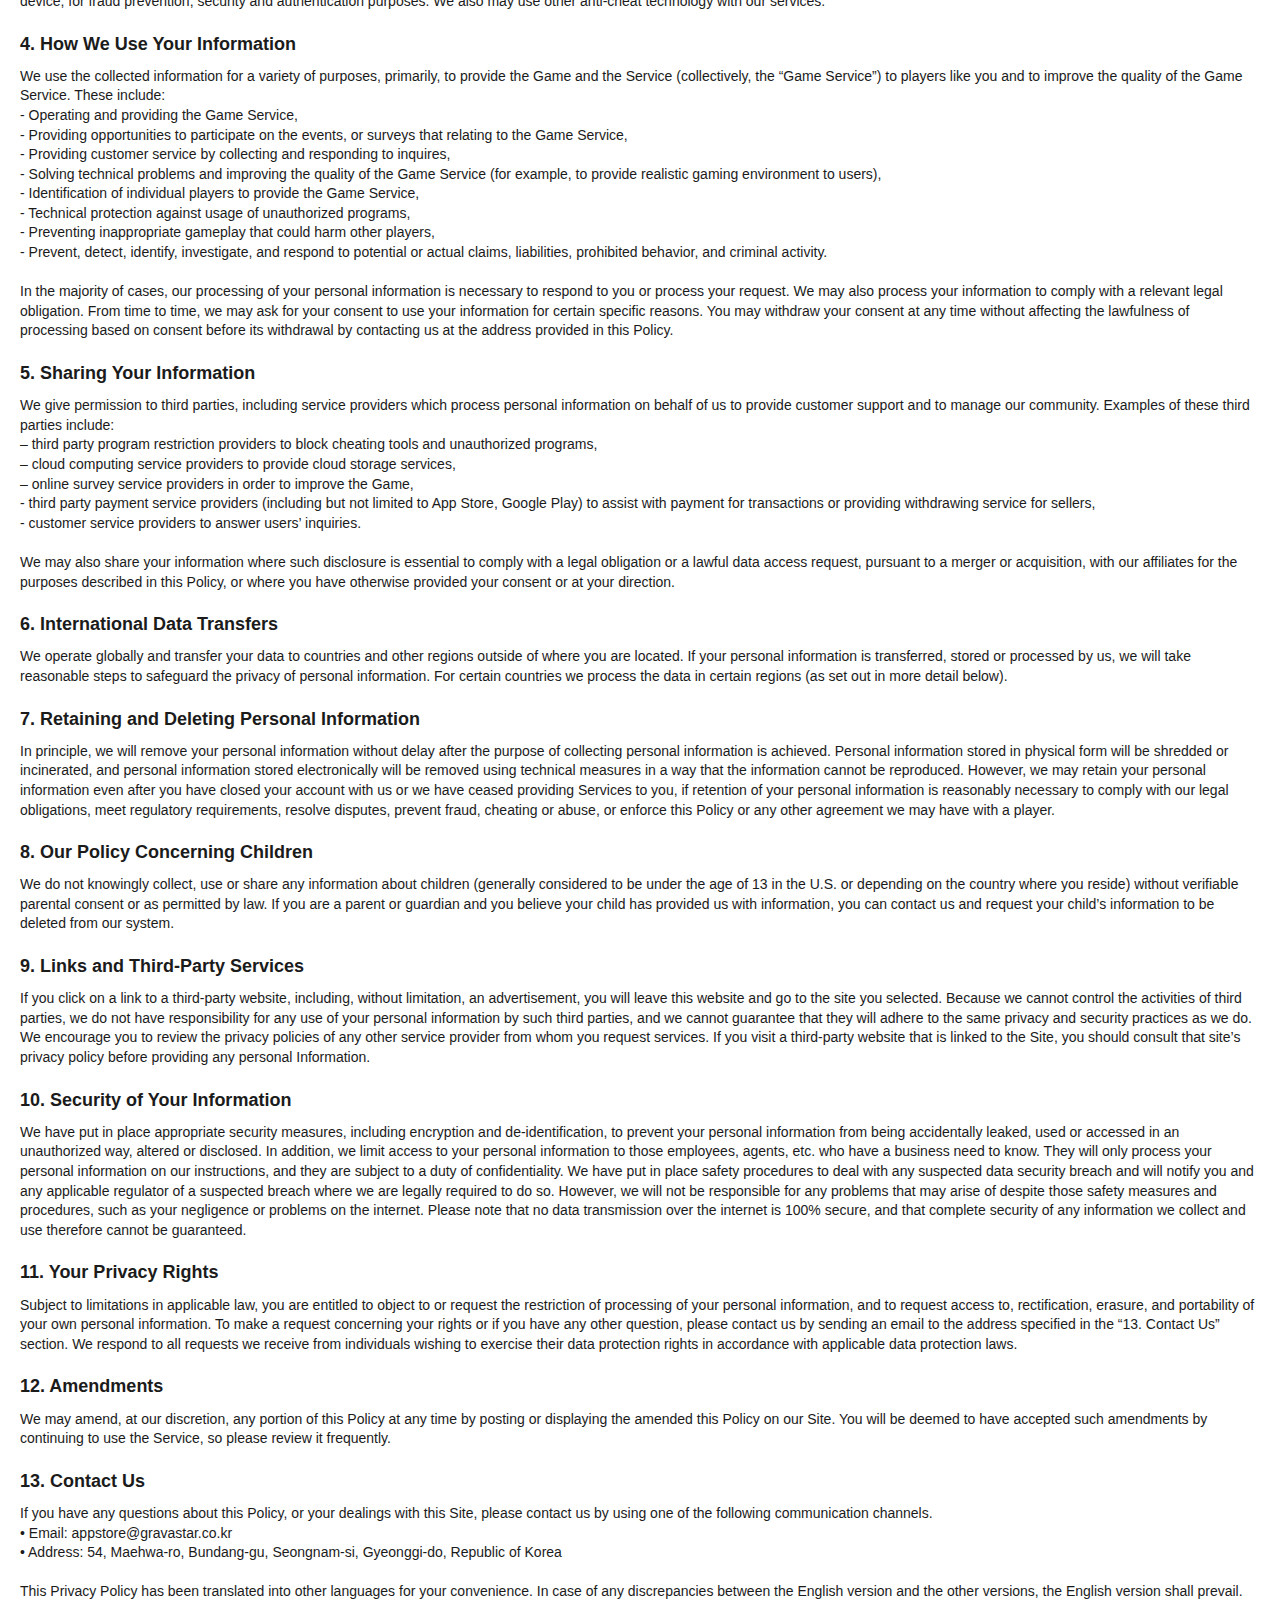
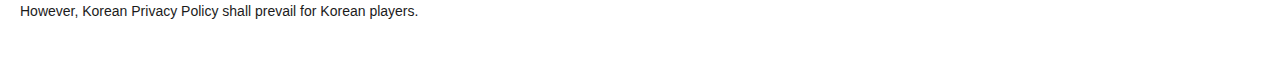
==== commit 43f23869: "Add files via upload" ====
--- a/privacy.html
+++ b/privacy.html
@@ -5,259 +5,177 @@
 	<meta name="viewport" content="width=device-width, initial-scale=1.0, maximum-scale=1.0, minimum-scale=1.0, user-scalable=no" />
 	<meta http-equiv="ScreenOrientation" content="autoRotate:disabled">
 	<title>PENTASQUARE</title>
+	<style>
+		* {margin:0; padding:0; box-sizing: border-box; list-style:none; text-decoration:none;
+		outline: none; -webkit-text-size-adjust: none; -webkit-tap-highlight-color: transparent; font-family:sans-serif; }
+		html { height:100%; overflow-x:hidden; }
+		html, body { width: 100%; min-height:100%; position: relative; font-size:12px; font-family:sans-serif; line-height:1.4; font-weight:400; color:#1b1b1b; }
 
-	<link rel="stylesheet" href="css/common.css" />
-	<link rel="stylesheet" href="css/jquery-ui.css" />
-	<link rel="stylesheet" href="css/swiper.min.css" />
-	<link rel="stylesheet" href="css/style.css" />
-
-	<script src="js/jquery-3.5.1.min.js"></script>
-	<script src="js/jquery-ui.js"></script>
-	<script src="js/swiper.min.js"></script>
-	<script src="js/common.js"></script>
-
-	<meta name="theme-color" content="#000000" />
-	<meta name="title" content="펜타스퀘어" />
-	<meta name="robots" content="index, follow">
-	<meta name="description" content="NFT의 미래를 만듭니다." />
-	<meta name="keyword" content="펜타스퀘어,pentasquare,NFT,marketplace,NFT발행시스템,Defi"/>
-	<meta name="author" content="펜타스퀘어">
-
-	<meta property="og:type" content="website"/>
-	<meta property="og:image" content="./images/common/penta_thum.png"/>
-	<meta property="og:url" content="https://www.pentasquare.io"/>
-	<meta property="og:description" content="NFT의 미래를 만듭니다."/>
-	<meta property="og:title" content="펜타스퀘어"/>
+		.boxPrivacy { max-width:1440px; margin:0 auto; padding:50px 20px; }
+		.boxPrivacy h2 { margin-bottom:10px; font-size:24px; }
+		.boxPrivacy h4 { margin-bottom:10px; font-size:18px; }
+		.boxPrivacy p { font-size:14px; }
+		.boxPrivacy h2+p { margin-bottom:20px; }
+		.boxPrivacy ul li a { font-size:14px; }
+		.boxPrivacy .row { margin-top:20px; }
+	</style>
 </head>
 
 <body>
-	<section id="wrap" class="main">
-		<header id="header">
-			<h1>PENTASQUARE</h1>
-			<div class="opt">
-				<div class="boxSelect is--lang">
-					<a href="#" class="selected">KO</a>
-					<ul class="list">
-						<li>EN</li>
-					</ul>
-				</div>
-				<a href="#" id="btnMenu">메뉴</a>
+	<section id="wrap">
+		<div class="boxPrivacy">
+			<h2>Pentasquare Privacy Policy</h2>
+			<p>Effective Date: 2022.11.1</p>
+			<ul>
+				<li><a href="#list1">1. Introduction</a></li>
+				<li><a href="#list2">2. Information We Collect</a></li>
+				<li><a href="#list3">3. Cookie and Related Technologies</a></li>
+				<li><a href="#list4">4. How We Use Your Information</a></li>
+				<li><a href="#list5">5. Sharing Your Information</a></li>
+				<li><a href="#list6">6. International Data Transfers</a></li>
+				<li><a href="#list7">7. Retaining and Deleting Personal Information</a></li>
+				<li><a href="#list8">8. Our Policy Concerning Children</a></li>
+				<li><a href="#list9">9. Links and Third-Party Services</a></li>
+				<li><a href="#list10">10. Security of Your Information</a></li>
+				<li><a href="#list11">11. Your Privacy Rights</a></li>
+				<li><a href="#list12">12. Amendments</a></li>
+				<li><a href="#list13">13. Contact Us</a></li>
+			</ul>
+
+			<div class="row" id="list1">
+				<h4>1. Introduction</h4>
+				<p>
+					Pentasquare, Inc. and/or its affiliates (“Pentasquare”, “we”, “Company” or “us”) collect and process information about you (“you”, “user”, or “player”). We provide mobile games (“Game(s)”), official sites (“Site(s)”) and services related to the Game (i.e. event, survey, or customer service) (“Service(s)”) to players. This Privacy Policy (“Policy”) describes how we collect, use, and share personal information about you during and after relationship with us in accordance with applicable data protection laws.<br>
+					It is important that you read this Policy, together with any other notice we will provide on specific occasions when we are collecting or processing personal information about you, so that you are aware of how and why we are using such personal information and what are your rights.
+				</p>
 			</div>
-		</header>
-		<div id="gnb">
-			<div class="inBox">
-				<div class="sns">
-					<a href="https://www.instagram.com/pentasquarenft/" class="instagram" target="_blank">instagram</a>
-					<a href="https://twitter.com/PentasquareNft" class="twitter" target="_blank">twitter</a>
-					<a href="https://medium.com/@pentasquare" class="polymath" target="_blank">polymath</a>
-					<a href="#" class="discode">discode</a>
-				</div>
-				<div class="menu">
-					<a href="./index.html#main">Main</a>
-					<a href="./index.html#universe">About penta universe</a>
-					<a href="./index.html#service">Our service</a>
-					<a href="./index.html#slime">Slime Universe Game</a>
-					<a href="./index.html#hyper">hyper Connect service</a>
-					<a href="./index.html#news">Penta news</a>
-				</div>
-				<div class="btn">
-					<a href="https://market.pentasquare.io/" target="_blank">
-						<span class="langKO">마켓플레이스 바로가기</span>
-						<span class="langEN">Go to Market place</span>
-					</a>
-				</div>
+
+			<div class="row" id="list2">
+				<h4>2. Information We Collect</h4>
+				<p>
+					We collect information about you and the Services that you use. This information may be required to enter into a contractual relationship with you, or to perform a contractual obligation with you (such as to provide the Service at your request), and failure to provide any information may result in our inability to provide the requested services. The information we collect falls into three different categories:<br>
+					1) Information collected directly from you<br>
+					You may provide us with the following information when playing our Game and/or using our Services. The information you provide to us may differ depending on the circumstances. We are collecting nicknames at the start of the games, however, nicknames can be duplicated. For example, these include:<br>
+					- Purchase history, device information, and records of the issues you experience, etc. (to provide, support, and operate the games)<br><br>
+					2) Information collected automatically<br>
+					We automatically collect certain information when you are playing our Games and/or use our Services. The type of information that we automatically collect may vary, but generally includes:<br>
+					- Device information (including but not limited to, IP address, device ID, device model, network type, OS version, time zone settings, battery status, screen resolution, etc.),<br>
+					- Device event information, including crash reports and system activity details (e.g. whether you encountered an error using our services or lost internet access, etc.), and<br>
+					- Your browsing behavior while using our Site and/or Services.<br><br>
+					3) Information collected from third-parties<br>
+					When you access our Games and/or Services using a third-party platform, we may receive certain information from your profile/account on third-party platform’s as permitted by the terms of the third-party platform and your privacy settings thereon. For example, if you are playing a Game using your Google/Apple/Facebook ID, we receive your account information from Google/Apple/Facebook to identify your Google/Apple/Facebook ID.
+				</p>
+			</div>
+
+			<div class="row" id="list3">
+				<h4>3. Cookie and Related Technologies</h4>
+				<p>
+					We use cookies, pixel and other technologies to recognize your browser or device, learn more about your interests, and provide you with essential features and services and for additional purposes. Approved third parties may also set cookies and related technologies when you use our site or games.<br><br>
+					1) Cookies<br>
+					Cookies are small files downloaded to your computer (if your browser is enabled to accept cookies) to track movements within websites and to customize your experience within the website. Most Internet browsers will allow you to erase cookies from your computer hard drive, block acceptance of cookies, or receive a warning before a cookie is stored. You should refer to your browser instructions or “Help” screen to learn more about how to manage cookies. Please note, however, that if you block cookies, some portions of the Site may not function properly.<br>
+					We do not control cookies in third party ads, and you are encouraged to check the privacy policies of advertisers and/or ad services to learn about their use of cookies and other technology. The ads appearing on the Site may be delivered to you by third-party advertising companies. These companies may use information about your visits to this and other websites in order to provide advertisements on the Site and other sites about goods and services that may be of interest to you. <br><br>
+					2) Website Analysis <br>
+					We use analysis services on this Site to allow us to record information on the use of this Site and to constantly improve our offering.  <br>
+					This Site uses Google® Analytics, a web analysis services offered by Google Inc. (“Google”). We may use the following advertising functions of Google® Analytics and collect personal information as provided by Google, and you may withdraw your consent by deactivating such functions in Google’s advertising settings: Remarketing by using Google® Analytics; Google® Display Network Exposure Report; Google® Analytics Demographics and Interests Report; and Integrated service allowing the collection of data through Google® Analytics by using advertising cookies and anonymous IDs.<br>
+					More information about Google’s own privacy policy can be found at https://www.google.com/policies/privacy.<br>
+					If you wish to opt-out from your information or data being used by Google Analytics, you may download the Google Analytics Opt-out Browser Add-on available here: https://tools.google.com/dlpage/gaoptout<br><br>
+					3) Facebook Pixel<br>
+					We use tracking tools including the Facebook Pixel on this Site to better understand your preferences by analyzing your behavior on our Site and offer you services more in line with your interests.<br>
+					This Site uses Facebook Pixel. This allows user behavior to be tracked after they have clicked on a Facebook ad. This enables us to measure the effectiveness of our Facebook ads. The data provided to us is anonymized, i.e. we do not see the information of individual users. However, this data is stored and processed by Facebook. Facebook may link this information to your Facebook account and also use it for its own promotional purposes, in accordance with Facebook’s Data Usage Policy at https://www.facebook.com/about/privacy/. <br>
+					To opt-out of the collection and use of information for ad targeting on Facebook, please visit www.aboutads.info/choices. In the application you can opt-out of use of information for purposes of showing ads that are targeted to your interests.<br><br>
+					4) Anti-Cheat and Fraud Prevention Technology <br>
+					We strive to provide a safe and fair gaming environment for all players. When you play the Game, we or third parties may use cookies and similar technologies, or collect data about your machine or device, for fraud prevention, security and authentication purposes. We also may use other anti-cheat technology with our services. 
+				</p>
+			</div>
+
+			<div class="row" id="list4">
+				<h4>4. How We Use Your Information</h4>
+				<p>
+					We use the collected information for a variety of purposes, primarily, to provide the Game and the Service (collectively, the “Game Service”) to players like you and to improve the quality of the Game Service. These include:<br>
+					- Operating and providing the Game Service,<br>
+					- Providing opportunities to participate on the events, or surveys that relating to the Game Service,<br>
+					- Providing customer service by collecting and responding to inquires,<br>
+					- Solving technical problems and improving the quality of the Game Service (for example, to provide realistic gaming environment to users),<br>
+					- Identification of individual players to provide the Game Service,<br>
+					- Technical protection against usage of unauthorized programs,<br>
+					- Preventing inappropriate gameplay that could harm other players,<br>
+					- Prevent, detect, identify, investigate, and respond to potential or actual claims, liabilities, prohibited behavior, and criminal activity.<br><br>
+					In the majority of cases, our processing of your personal information is necessary to respond to you or process your request. We may also process your information to comply with a relevant legal obligation. From time to time, we may ask for your consent to use your information for certain specific reasons. You may withdraw your consent at any time without affecting the lawfulness of processing based on consent before its withdrawal by contacting us at the address provided in this Policy. 
+				</p>
+			</div>
+
+			<div class="row" id="list5">
+				<h4>5. Sharing Your Information</h4>
+				<p>
+					We give permission to third parties, including service providers which process personal information on behalf of us to provide customer support and to manage our community. Examples of these third parties include:<br>
+					– third party program restriction providers to block cheating tools and unauthorized programs, <br>
+					– cloud computing service providers to provide cloud storage services, <br>
+					– online survey service providers in order to improve the Game, <br>
+					- third party payment service providers (including but not limited to App Store, Google Play) to assist with payment for transactions or providing withdrawing service for sellers,  <br>
+					- customer service providers to answer users’ inquiries. <br><br>
+					We may also share your information where such disclosure is essential to comply with a legal obligation or a lawful data access request, pursuant to a merger or acquisition, with our affiliates for the purposes described in this Policy, or where you have otherwise provided your consent or at your direction.
+				</p>
+			</div>
+
+			<div class="row" id="list6">
+				<h4>6. International Data Transfers</h4>
+				<p>
+					We operate globally and transfer your data to countries and other regions outside of where you are located. If your personal information is transferred, stored or processed by us, we will take reasonable steps to safeguard the privacy of personal information. For certain countries we process the data in certain regions (as set out in more detail below).
+				</p>
+			</div>
+
+			<div class="row" id="list7">
+				<h4>7. Retaining and Deleting Personal Information</h4>
+				<p>
+					In principle, we will remove your personal information without delay after the purpose of collecting personal information is achieved. Personal information stored in physical form will be shredded or incinerated, and personal information stored electronically will be removed using technical measures in a way that the information cannot be reproduced. However, we may retain your personal information even after you have closed your account with us or we have ceased providing Services to you, if retention of your personal information is reasonably necessary to comply with our legal obligations, meet regulatory requirements, resolve disputes, prevent fraud, cheating or abuse, or enforce this Policy or any other agreement we may have with a player.
+				</p>
+			</div>
+
+			<div class="row" id="list8">
+				<h4>8. Our Policy Concerning Children</h4>
+				<p>
+					We do not knowingly collect, use or share any information about children (generally considered to be under the age of 13 in the U.S. or depending on the country where you reside) without verifiable parental consent or as permitted by law. If you are a parent or guardian and you believe your child has provided us with information, you can contact us and request your child’s information to be deleted from our system.
+				</p>
+			</div>
+
+			<div class="row" id="list9">
+				<h4>9. Links and Third-Party Services</h4>
+				<p>
+					If you click on a link to a third-party website, including, without limitation, an advertisement, you will leave this website and go to the site you selected. Because we cannot control the activities of third parties, we do not have responsibility for any use of your personal information by such third parties, and we cannot guarantee that they will adhere to the same privacy and security practices as we do. We encourage you to review the privacy policies of any other service provider from whom you request services. If you visit a third-party website that is linked to the Site, you should consult that site’s privacy policy before providing any personal Information. 
+				</p>
+			</div>
+
+			<div class="row" id="list10">
+				<h4>10. Security of Your Information</h4>
+				<p>
+					We have put in place appropriate security measures, including encryption and de-identification, to prevent your personal information from being accidentally leaked, used or accessed in an unauthorized way, altered or disclosed. In addition, we limit access to your personal information to those employees, agents, etc. who have a business need to know. They will only process your personal information on our instructions, and they are subject to a duty of confidentiality. We have put in place safety procedures to deal with any suspected data security breach and will notify you and any applicable regulator of a suspected breach where we are legally required to do so. However, we will not be responsible for any problems that may arise of despite those safety measures and procedures, such as your negligence or problems on the internet. Please note that no data transmission over the internet is 100% secure, and that complete security of any information we collect and use therefore cannot be guaranteed.
+				</p>
+			</div>
+
+			<div class="row" id="list11">
+				<h4>11. Your Privacy Rights</h4>
+				<p>
+					Subject to limitations in applicable law, you are entitled to object to or request the restriction of processing of your personal information, and to request access to, rectification, erasure, and portability of your own personal information. To make a request concerning your rights or if you have any other question, please contact us by sending an email to the address specified in the “13. Contact Us” section. We respond to all requests we receive from individuals wishing to exercise their data protection rights in accordance with applicable data protection laws. 
+				</p>
+			</div>
+
+			<div class="row" id="list12">
+				<h4>12. Amendments</h4>
+				<p>
+					We may amend, at our discretion, any portion of this Policy at any time by posting or displaying the amended this Policy on our Site. You will be deemed to have accepted such amendments by continuing to use the Service, so please review it frequently.
+				</p>
+			</div>
+
+			<div class="row" id="list13">
+				<h4>13. Contact Us </h4>
+				<p>
+					If you have any questions about this Policy, or your dealings with this Site, please contact us by using one of the following communication channels.  <br>
+					• Email: appstore@gravastar.co.kr<br>
+					• Address: 54, Maehwa-ro, Bundang-gu, Seongnam-si, Gyeonggi-do, Republic of Korea <br><br>
+					This Privacy Policy has been translated into other languages for your convenience. In case of any discrepancies between the English version and the other versions, the English version shall prevail. However, Korean Privacy Policy shall prevail for Korean players. 
+				</p>
 			</div>
 		</div>
-		<div id="container">
-			<div class="section">
-				<div class="boxPrivacy inner">
-					<h2>Pentasquare Privacy Policy</h2>
-					<p>Effective Date: 2022.11.1</p>
-					<ul>
-						<li><a href="#list1">1. Introduction</a></li>
-						<li><a href="#list2">2. Information We Collect</a></li>
-						<li><a href="#list3">3. Cookie and Related Technologies</a></li>
-						<li><a href="#list4">4. How We Use Your Information</a></li>
-						<li><a href="#list5">5. Sharing Your Information</a></li>
-						<li><a href="#list6">6. International Data Transfers</a></li>
-						<li><a href="#list7">7. Retaining and Deleting Personal Information</a></li>
-						<li><a href="#list8">8. Our Policy Concerning Children</a></li>
-						<li><a href="#list9">9. Links and Third-Party Services</a></li>
-						<li><a href="#list10">10. Security of Your Information</a></li>
-						<li><a href="#list11">11. Your Privacy Rights</a></li>
-						<li><a href="#list12">12. Amendments</a></li>
-						<li><a href="#list13">13. Contact Us</a></li>
-					</ul>
-
-					<div class="row" id="list1">
-						<h4>1. Introduction</h4>
-						<p>
-							Pentasquare, Inc. and/or its affiliates (“Pentasquare”, “we”, “Company” or “us”) collect and process information about you (“you”, “user”, or “player”). We provide mobile games (“Game(s)”), official sites (“Site(s)”) and services related to the Game (i.e. event, survey, or customer service) (“Service(s)”) to players. This Privacy Policy (“Policy”) describes how we collect, use, and share personal information about you during and after relationship with us in accordance with applicable data protection laws.<br>
-							It is important that you read this Policy, together with any other notice we will provide on specific occasions when we are collecting or processing personal information about you, so that you are aware of how and why we are using such personal information and what are your rights.
-						</p>
-					</div>
-
-					<div class="row" id="list2">
-						<h4>2. Information We Collect</h4>
-						<p>
-							We collect information about you and the Services that you use. This information may be required to enter into a contractual relationship with you, or to perform a contractual obligation with you (such as to provide the Service at your request), and failure to provide any information may result in our inability to provide the requested services. The information we collect falls into three different categories:<br>
-							1) Information collected directly from you<br>
-							You may provide us with the following information when playing our Game and/or using our Services. The information you provide to us may differ depending on the circumstances. We are collecting nicknames at the start of the games, however, nicknames can be duplicated. For example, these include:<br>
-							- Purchase history, device information, and records of the issues you experience, etc. (to provide, support, and operate the games)<br><br>
-							2) Information collected automatically<br>
-							We automatically collect certain information when you are playing our Games and/or use our Services. The type of information that we automatically collect may vary, but generally includes:<br>
-							- Device information (including but not limited to, IP address, device ID, device model, network type, OS version, time zone settings, battery status, screen resolution, etc.),<br>
-							- Device event information, including crash reports and system activity details (e.g. whether you encountered an error using our services or lost internet access, etc.), and<br>
-							- Your browsing behavior while using our Site and/or Services.<br><br>
-							3) Information collected from third-parties<br>
-							When you access our Games and/or Services using a third-party platform, we may receive certain information from your profile/account on third-party platform’s as permitted by the terms of the third-party platform and your privacy settings thereon. For example, if you are playing a Game using your Google/Apple/Facebook ID, we receive your account information from Google/Apple/Facebook to identify your Google/Apple/Facebook ID.
-						</p>
-					</div>
-
-					<div class="row" id="list3">
-						<h4>3. Cookie and Related Technologies</h4>
-						<p>
-							We use cookies, pixel and other technologies to recognize your browser or device, learn more about your interests, and provide you with essential features and services and for additional purposes. Approved third parties may also set cookies and related technologies when you use our site or games.<br><br>
-							1) Cookies<br>
-							Cookies are small files downloaded to your computer (if your browser is enabled to accept cookies) to track movements within websites and to customize your experience within the website. Most Internet browsers will allow you to erase cookies from your computer hard drive, block acceptance of cookies, or receive a warning before a cookie is stored. You should refer to your browser instructions or “Help” screen to learn more about how to manage cookies. Please note, however, that if you block cookies, some portions of the Site may not function properly.<br>
-							We do not control cookies in third party ads, and you are encouraged to check the privacy policies of advertisers and/or ad services to learn about their use of cookies and other technology. The ads appearing on the Site may be delivered to you by third-party advertising companies. These companies may use information about your visits to this and other websites in order to provide advertisements on the Site and other sites about goods and services that may be of interest to you. <br><br>
-							2) Website Analysis <br>
-							We use analysis services on this Site to allow us to record information on the use of this Site and to constantly improve our offering.  <br>
-							This Site uses Google® Analytics, a web analysis services offered by Google Inc. (“Google”). We may use the following advertising functions of Google® Analytics and collect personal information as provided by Google, and you may withdraw your consent by deactivating such functions in Google’s advertising settings: Remarketing by using Google® Analytics; Google® Display Network Exposure Report; Google® Analytics Demographics and Interests Report; and Integrated service allowing the collection of data through Google® Analytics by using advertising cookies and anonymous IDs.<br>
-							More information about Google’s own privacy policy can be found at https://www.google.com/policies/privacy.<br>
-							If you wish to opt-out from your information or data being used by Google Analytics, you may download the Google Analytics Opt-out Browser Add-on available here: https://tools.google.com/dlpage/gaoptout<br><br>
-							3) Facebook Pixel<br>
-							We use tracking tools including the Facebook Pixel on this Site to better understand your preferences by analyzing your behavior on our Site and offer you services more in line with your interests.<br>
-							This Site uses Facebook Pixel. This allows user behavior to be tracked after they have clicked on a Facebook ad. This enables us to measure the effectiveness of our Facebook ads. The data provided to us is anonymized, i.e. we do not see the information of individual users. However, this data is stored and processed by Facebook. Facebook may link this information to your Facebook account and also use it for its own promotional purposes, in accordance with Facebook’s Data Usage Policy at https://www.facebook.com/about/privacy/. <br>
-							To opt-out of the collection and use of information for ad targeting on Facebook, please visit www.aboutads.info/choices. In the application you can opt-out of use of information for purposes of showing ads that are targeted to your interests.<br><br>
-							4) Anti-Cheat and Fraud Prevention Technology <br>
-							We strive to provide a safe and fair gaming environment for all players. When you play the Game, we or third parties may use cookies and similar technologies, or collect data about your machine or device, for fraud prevention, security and authentication purposes. We also may use other anti-cheat technology with our services. 
-						</p>
-					</div>
-
-					<div class="row" id="list4">
-						<h4>4. How We Use Your Information</h4>
-						<p>
-							We use the collected information for a variety of purposes, primarily, to provide the Game and the Service (collectively, the “Game Service”) to players like you and to improve the quality of the Game Service. These include:<br>
-							- Operating and providing the Game Service,<br>
-							- Providing opportunities to participate on the events, or surveys that relating to the Game Service,<br>
-							- Providing customer service by collecting and responding to inquires,<br>
-							- Solving technical problems and improving the quality of the Game Service (for example, to provide realistic gaming environment to users),<br>
-							- Identification of individual players to provide the Game Service,<br>
-							- Technical protection against usage of unauthorized programs,<br>
-							- Preventing inappropriate gameplay that could harm other players,<br>
-							- Prevent, detect, identify, investigate, and respond to potential or actual claims, liabilities, prohibited behavior, and criminal activity.<br><br>
-							In the majority of cases, our processing of your personal information is necessary to respond to you or process your request. We may also process your information to comply with a relevant legal obligation. From time to time, we may ask for your consent to use your information for certain specific reasons. You may withdraw your consent at any time without affecting the lawfulness of processing based on consent before its withdrawal by contacting us at the address provided in this Policy. 
-						</p>
-					</div>
-
-					<div class="row" id="list5">
-						<h4>5. Sharing Your Information</h4>
-						<p>
-							We give permission to third parties, including service providers which process personal information on behalf of us to provide customer support and to manage our community. Examples of these third parties include:<br>
-							– third party program restriction providers to block cheating tools and unauthorized programs, <br>
-							– cloud computing service providers to provide cloud storage services, <br>
-							– online survey service providers in order to improve the Game, <br>
-							- third party payment service providers (including but not limited to App Store, Google Play) to assist with payment for transactions or providing withdrawing service for sellers,  <br>
-							- customer service providers to answer users’ inquiries. <br><br>
-							We may also share your information where such disclosure is essential to comply with a legal obligation or a lawful data access request, pursuant to a merger or acquisition, with our affiliates for the purposes described in this Policy, or where you have otherwise provided your consent or at your direction.
-						</p>
-					</div>
-
-					<div class="row" id="list6">
-						<h4>6. International Data Transfers</h4>
-						<p>
-							We operate globally and transfer your data to countries and other regions outside of where you are located. If your personal information is transferred, stored or processed by us, we will take reasonable steps to safeguard the privacy of personal information. For certain countries we process the data in certain regions (as set out in more detail below).
-						</p>
-					</div>
-
-					<div class="row" id="list7">
-						<h4>7. Retaining and Deleting Personal Information</h4>
-						<p>
-							In principle, we will remove your personal information without delay after the purpose of collecting personal information is achieved. Personal information stored in physical form will be shredded or incinerated, and personal information stored electronically will be removed using technical measures in a way that the information cannot be reproduced. However, we may retain your personal information even after you have closed your account with us or we have ceased providing Services to you, if retention of your personal information is reasonably necessary to comply with our legal obligations, meet regulatory requirements, resolve disputes, prevent fraud, cheating or abuse, or enforce this Policy or any other agreement we may have with a player.
-						</p>
-					</div>
-
-					<div class="row" id="list8">
-						<h4>8. Our Policy Concerning Children</h4>
-						<p>
-							We do not knowingly collect, use or share any information about children (generally considered to be under the age of 13 in the U.S. or depending on the country where you reside) without verifiable parental consent or as permitted by law. If you are a parent or guardian and you believe your child has provided us with information, you can contact us and request your child’s information to be deleted from our system.
-						</p>
-					</div>
-
-					<div class="row" id="list9">
-						<h4>9. Links and Third-Party Services</h4>
-						<p>
-							If you click on a link to a third-party website, including, without limitation, an advertisement, you will leave this website and go to the site you selected. Because we cannot control the activities of third parties, we do not have responsibility for any use of your personal information by such third parties, and we cannot guarantee that they will adhere to the same privacy and security practices as we do. We encourage you to review the privacy policies of any other service provider from whom you request services. If you visit a third-party website that is linked to the Site, you should consult that site’s privacy policy before providing any personal Information. 
-						</p>
-					</div>
-
-					<div class="row" id="list10">
-						<h4>10. Security of Your Information</h4>
-						<p>
-							We have put in place appropriate security measures, including encryption and de-identification, to prevent your personal information from being accidentally leaked, used or accessed in an unauthorized way, altered or disclosed. In addition, we limit access to your personal information to those employees, agents, etc. who have a business need to know. They will only process your personal information on our instructions, and they are subject to a duty of confidentiality. We have put in place safety procedures to deal with any suspected data security breach and will notify you and any applicable regulator of a suspected breach where we are legally required to do so. However, we will not be responsible for any problems that may arise of despite those safety measures and procedures, such as your negligence or problems on the internet. Please note that no data transmission over the internet is 100% secure, and that complete security of any information we collect and use therefore cannot be guaranteed.
-						</p>
-					</div>
-
-					<div class="row" id="list11">
-						<h4>11. Your Privacy Rights</h4>
-						<p>
-							Subject to limitations in applicable law, you are entitled to object to or request the restriction of processing of your personal information, and to request access to, rectification, erasure, and portability of your own personal information. To make a request concerning your rights or if you have any other question, please contact us by sending an email to the address specified in the “13. Contact Us” section. We respond to all requests we receive from individuals wishing to exercise their data protection rights in accordance with applicable data protection laws. 
-						</p>
-					</div>
-
-					<div class="row" id="list12">
-						<h4>12. Amendments</h4>
-						<p>
-							We may amend, at our discretion, any portion of this Policy at any time by posting or displaying the amended this Policy on our Site. You will be deemed to have accepted such amendments by continuing to use the Service, so please review it frequently.
-						</p>
-					</div>
-
-					<div class="row" id="list13">
-						<h4>13. Contact Us </h4>
-						<p>
-							If you have any questions about this Policy, or your dealings with this Site, please contact us by using one of the following communication channels.  <br>
-							• Email: appstore@gravastar.co.kr<br>
-							• Address: 54, Maehwa-ro, Bundang-gu, Seongnam-si, Gyeonggi-do, Republic of Korea <br><br>
-							This Privacy Policy has been translated into other languages for your convenience. In case of any discrepancies between the English version and the other versions, the English version shall prevail. However, Korean Privacy Policy shall prevail for Korean players. 
-						</p>
-					</div>
-				</div>
-			</div>
-		</div>
-		<footer id="footer">
-			<div class="inner">
-				<div class="agreement">
-					<a href="https://pentasquare.notion.site/Pentasquare-2095b61c3cd644d59817d8270c84d5a8" target="_blank">
-						<span class="langKO">이용약관</span>
-						<span class="langEN">Terms of Use</span>
-					</a>
-					<a href="https://pentasquare.notion.site/5e633126c537414f9aaab3bb4af37a73" target="_blank">
-						<span class="langKO">개인정보처리방침</span>
-						<span class="langEN">Privacy Policy</span>
-					</a>
-				</div>
-				<div class="sns">
-					<a href="https://www.instagram.com/pentasquarenft/" class="instagram" target="_blank">instagram</a>
-					<a href="https://pf.kakao.com/_BxhSlb" class="kakao" target="_blank">kakao</a>
-					<a href="https://medium.com/@pentasquare" class="polymath" target="_blank">polymath</a>
-				</div>
-				<h2>PENTASQUARE</h2>
-				<div class="copyright">
-					<span class="langKO">
-						사업자등록번호 : 120-88-03236<br />
-						주식회사 펜타스퀘어 | 주소 : 경기도 성남시 분당구 매화로 54, 2층 205호 에이 170.<br />
-					</span>
-					<span class="langEN">
-						Business registration number : 120-88-03236<br />
-						pentasquare Co., Ltd.<br />
-						Address: 54, Maehwa-ro, Bundang-gu, Seongnam-si, Gyeonggi-do, 
-						Room 205 on the second floor, A 170.<br />
-					</span>
-					Pentasquare Inc. All Rights Reserved.
-				</div>
-			</div>
-		</footer>
 	</section>
 </body>
 </html>
